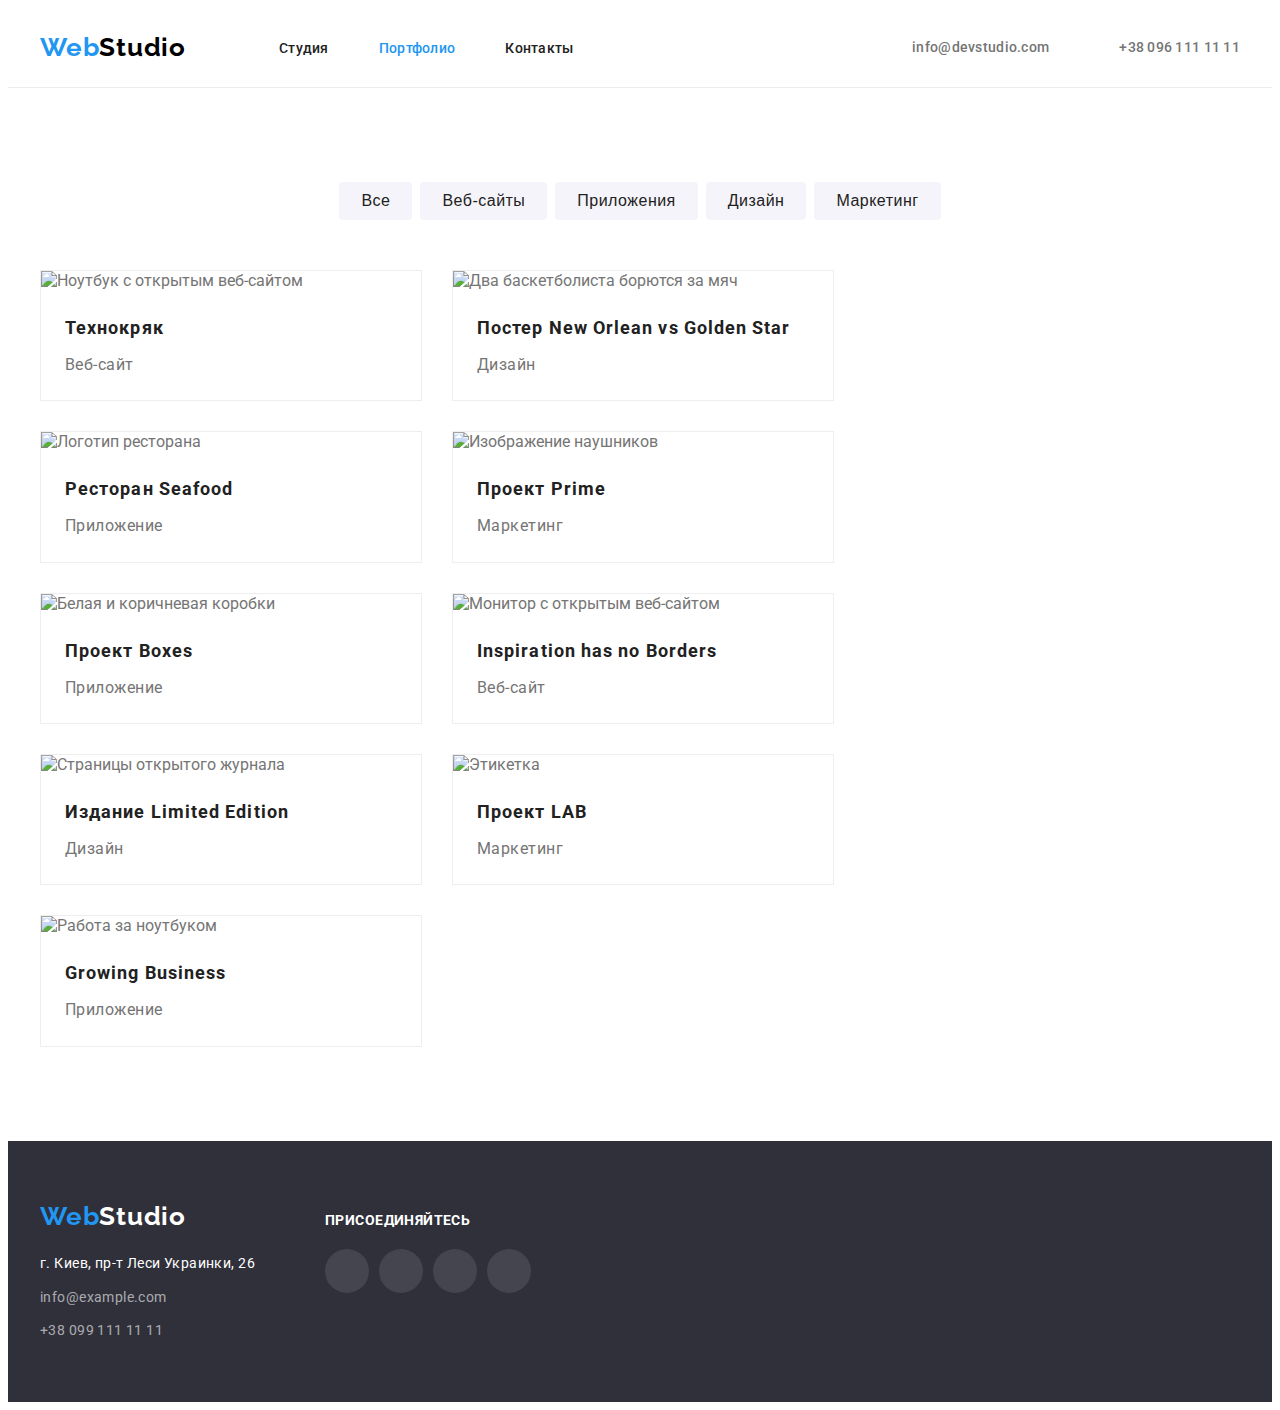
==== portfolio.html @ 4627629d "Create portfolio.html" ====
<!DOCTYPE html>
<html lang="ru">
<head>
    <meta charset="UTF-8">
    <meta http-equiv="X-UA-Compatible" content="IE=edge">
    <meta name="viewport" content="width=device-width, initial-scale=1.0">
    <title>Document</title>
    <link rel="preconnect" href="https://fonts.googleapis.com">
    <link rel="preconnect" href="https://fonts.gstatic.com" crossorigin>
    <link href="https://fonts.googleapis.com/css2?family=Raleway:wght@700&family=Roboto:wght@400;500;700;900&display=swap"
        rel="stylesheet">
        <link rel="stylesheet" href="https://cdnjs.cloudflare.com/ajax/libs/modern-normalize/1.1.0/modern-normalize.min.css"
            integrity="sha512-wpPYUAdjBVSE4KJnH1VR1HeZfpl1ub8YT/NKx4PuQ5NmX2tKuGu6U/JRp5y+Y8XG2tV+wKQpNHVUX03MfMFn9Q=="
            crossorigin="anonymous" referrerpolicy="no-referrer" />
    <link rel="stylesheet" href="./css/style.css">
</head>
<body>
    <!-- Header -->
    <header class="header">
        <div class="container header-container">
        <nav class="header-nav">
            <a class="link header-logo" href="/"><span>Web</span>Studio</a>
            <ul class="list header-list">
                <li class="header-item">
                    <a class="link header-link" href="./index.html">Студия</a>
                </li>
                <li class="header-item">
                    <a class="link header-link current" href="./portfolio.html">Портфолио</a>
                </li>
                <li class="header-item">
                    <a class="link header-link" href="/">Контакты</a>
                </li>
            </ul>
        </nav>
        <ul class="list header-contact">
            <li class="header-item">
                <a class="link header-cont" href="mailto:info@devstudio.com">
                    <svg class="header-icon" width="16" height="12">
                        <use href="./images/icons.svg#icon-envelope"></use>
                    </svg>info@devstudio.com</a>
            </li>
            <li class="header-item">
                <a class="link header-cont" href="tel:+380961111111">
                    <svg class="header-icon" width="10" height="16">
                        <use href="./images/icons.svg#icon-smartphone"></use>
                    </svg>+38 096 111 11 11</a>
            </li>
        </ul>
        </div>
    </header>
        <!-- Filter -->
    <section class="filter">
        <div class="container">
        <ul class="list filter-list">
            <li class="filter-item">
                <button type="button" class="filter-btn">Все</button>
            </li>
            <li class="filter-item">
                <button type="button" class="filter-btn">Веб-сайты</button>
            </li>
            <li class="filter-item">
                <button type="button" class="filter-btn">Приложения</button>
            </li>
            <li class="filter-item">
                <button type="button" class="filter-btn">Дизайн</button>
            </li>
            <li class="filter-item">
                <button type="button" class="filter-btn">Маркетинг</button>
            </li>
        </ul>
        </div>
    </section>
        <!-- Main -->
    <main>
        <h1 class="visually-hidden">Нашы роботы</h1>
        <section class="main">
            <div class="container">
            <ul class="list main-list">
                <li class="main-item">
                    <img class="img-main" src="./images/img1.jpg" alt="Ноутбук с открытым веб-сайтом" width="370">
                    <h3 class="main-title">Технокряк</h3>
                    <p class="main-text">Веб-сайт</p>
                </li>
                <li class="main-item">
                    <img class="img-main" src="./images/img2.jpg" alt="Два баскетболиста борются за мяч" width="370">
                    <h3 class="main-title">Постер New Orlean vs Golden Star</h3>
                    <p class="main-text">Дизайн</p>
                </li>
                <li class="main-item">
                    <img class="img-main" src="./images/img3.jpg" alt="Логотип ресторана" width="370">
                    <h3 class="main-title">Ресторан Seafood</h3>
                    <p class="main-text">Приложение</p>
                </li>
                <li class="main-item">
                    <img class="img-main" src="./images/img4.jpg" alt="Изображение наушников" width="370">
                    <h3 class="main-title">Проект Prime</h3>
                    <p class="main-text">Маркетинг</p>
                </li>
                <li class="main-item">
                    <img class="img-main" src="./images/img5.jpg" alt="Белая и коричневая коробки" width="370">
                    <h3 class="main-title">Проект Boxes</h3>
                    <p class="main-text">Приложение</p>
                </li>
                <li class="main-item">
                    <img class="img-main" src="./images/img6.jpg" alt="Монитор с открытым веб-сайтом" width="370">
                    <h3 class="main-title">Inspiration has no Borders</h3>
                    <p class="main-text">Веб-сайт</p>
                </li>
                <li class="main-item">
                    <img class="img-main" src="./images/img7.jpg" alt="Страницы открытого журнала" width="370">
                    <h3 class="main-title">Издание Limited Edition</h3>
                    <p class="main-text">Дизайн</p>
                </li>
                <li class="main-item">
                    <img class="img-main" src="./images/img8.jpg" alt="Этикетка" width="370">
                    <h3 class="main-title">Проект LAB</h3>
                    <p class="main-text">Маркетинг</p>
                </li>
                <li class="main-item">
                    <img class="img-main" src="./images/img9.jpg" alt="Работа за ноутбуком" width="370">
                    <h3 class="main-title">Growing Business</h3>
                    <p class="main-text">Приложение</p>
                </li>
            </ul>
            </div>
        </section>
    </main>
    <!-- Footer -->
    <footer class="footer">
        <div class="container footer-container">
            <div class="footer-address">
                <a class="link footer-logo" href="/"><span>Web</span>Studio</a>
                <address>
                    <ul class="list footer-list">
                        <li class="footer-item"><a class="link address contact" href="https://goo.gl/maps/kqxBph1CpzEgeCtw7"
                                target="_blank" rel="noopener noreferrer">г. Киев, пр-т Леси Украинки, 26</a></li>
                        <li class="footer-item"><a class="link footer-contact contact"
                                href="mailto:info@example.com">info@example.com</a></li>
                        <li class="footer-item"><a class="link footer-contact contact" href="tel:+380991111111">+38 099 111
                                11 11</a></li>
                    </ul>
                </address>
            </div>
            <div class="footer-social">
                <p class="footer-text">Присоединяйтесь</p>
                <ul class="footer-social-list list">
                    <li class="footer-social-item">
                        <a class="footer-social-link" href="">
                            <svg class="footer-social-icon" width="20" height="20">
                                <use href="./images/icons.svg#icon-instagram"></use>
                            </svg>
                        </a>
                    </li>
                    <li class="footer-social-item">
                        <a class="footer-social-link" href="">
                            <svg class="footer-social-icon" width="20" height="20">
                                <use href="./images/icons.svg#icon-twitter"></use>
                            </svg>
                        </a>
                    </li>
                    <li class="footer-social-item">
                        <a class="footer-social-link" href="">
                            <svg class="footer-social-icon" width="20" height="20">
                                <use href="./images/icons.svg#icon-facebook"></use>
                            </svg>
                        </a>
                    </li>
                    <li class="footer-social-item">
                        <a class="footer-social-link" href="">
                            <svg class="footer-social-icon" width="20" height="20">
                                <use href="./images/icons.svg#icon-linkedin"></use>
                            </svg>
                        </a>
                    </li>
                </ul>
            </div>
        </div>
    </footer>
   </body>
</html>
---- css/style.css ----
:root {
  --primary-bg-color: #ffffff;
  --hero-color: #2f303a;
  --title-text-color: #212121;
  --text-color: #757575;
  --selection-color: #2196f3;
  --btn-color: #f5f4fa;
}

body {
  font-family: 'Roboto', sans-serif;
  background-color: var(--primary-bg-color);
  color: var(--text-color);
}
p,
h1,
h2,
h3,
h4,
h5,
h6 {
  margin: 0;
}
ul {
  margin: 0;
  padding: 0;
}
img {
  display: block;
}
button {
  cursor: pointer;
}
.list {
  list-style: none;
}
.link {
  text-decoration: none;
}
.container {
  width: 1200px;
  padding-left: 15px;
  padding-right: 15px;
  margin-left: auto;
  margin-right: auto;
}

/*--------- HEADER ---------*/
.header {
  padding-top: 24px;
  padding-bottom: 24px;
  background-color: #ffffff;
  border-bottom: 1px solid #ececec;
}
span {
  color: var(--selection-color);
}

.header-container,
.header-nav,
.header-list {
  display: flex;
  align-items: center;
}
.header-contact {
  display: flex;
  margin-left: auto;
  align-items: center;
}

.header-logo {
  font-family: 'Raleway', sans-serif;
  font-weight: 700;
  color: #000000;
  font-size: 26px;
  line-height: 1.2;
  letter-spacing: 0.03em;
  margin-right: 93px;
}
.header-link {
  font-weight: 500;
  font-size: 14px;
  line-height: 1.14px;
  letter-spacing: 0.02em;
  color: var(--title-text-color);
}
.header-list .current {
  color: var(--selection-color);
}
.header-item:not(:last-child) {
  margin-right: 50px;
}

.header-cont {
  font-weight: 500;
  font-size: 14px;
  line-height: 1.14;
  letter-spacing: 0.02em;
  color: var(--text-color);
  display: flex;
  align-items: center;
}
.header-icon {
  margin-right: 10px;
  fill: currentColor;
}

.header-link:hover,
.header-link:focus,
.header-cont:hover,
.header-cont:focus {
  color: var(--selection-color);
}

/*--------- HERO INDEX.html---------*/
.hero {
  text-align: center;
  padding: 200px 0;
}
.hero-container {
  max-width: 1600px;
  min-height: 600px;
  margin: 0 auto;
  background-color: var(--hero-color);
  background-image: linear-gradient(rgba(47, 48, 58, 0.4), rgba(47, 48, 58, 0.4)),
    url(../images/hero-bg.jpg);
  background-repeat: no-repeat;
  background-position: center;
  background-size: contain;
}

.hero-title {
  font-weight: 900;
  font-size: 44px;
  line-height: 1.36;
  color: var(--primary-bg-color);
  text-align: center;
  letter-spacing: 0.06em;
  text-transform: uppercase;
  margin-bottom: 30px;
}
.hero-btn {
  width: 200px;
  height: 50px;
  font-family: inherit;
  font-weight: 700;
  font-size: 16px;
  line-height: 1.87;
  letter-spacing: 0.06em;
  color: var(--primary-bg-color);
  background-color: var(--selection-color);
  box-shadow: 0px 4px 4px rgba(0, 0, 0, 0.15);
  border-radius: 4px;
  border: none;
  cursor: pointer;
  margin: 0 485px;
}
.hero-btn:hover,
.hero-btn:focus {
  background-color: #188ce8;
}
/*--------- MAIN BENEFITS INDEX.html---------*/
.benefits {
  padding-top: 95px;
  padding-bottom: 95px;
}
.benefits-list {
  display: flex;
  align-items: center;
}
.benefits-item {
  max-width: 270px;
}
.benefits-item:not(:last-child) {
  margin-right: 30px;
}
.benifits-icon {
  display: flex;
  justify-content: center;
  align-items: center;
  height: 120px;
  background-color: var(--btn-color);
  border-radius: 4px;
  margin-bottom: 30px;
}
.benefits-title {
  font-weight: 700;
  font-size: 14px;
  line-height: 1.14;
  color: var(--title-text-color);
  letter-spacing: 0.03em;
  text-transform: uppercase;
  margin-bottom: 10px;
}
.benefits-text {
  font-size: 14px;
  line-height: 24px;
  letter-spacing: 0.03em;
  color: var(--text-color);
}
/*--------- MAIN ABOUT INDEX.html---------*/
.about {
  padding-top: 0;
  padding-bottom: 100px;
}
.about-title {
  font-weight: 700;
  font-size: 36px;
  line-height: 1.17;
  letter-spacing: 0.03em;
  color: var(--title-text-color);
  margin-bottom: 50px;
  text-align: center;
}
.about-list {
  display: flex;
  margin-left: -30px;
}

.about-item {
  width: calc(100% / 3 - 30px);
  margin-left: 30px;
}
/*--------- MAIN OUR TEAM INDEX.html---------*/
.team {
  background-color: #f5f4fa;
  padding-top: 94px;
  padding-bottom: 94px;
}
.team-title {
  font-weight: 700;
  font-size: 36px;
  line-height: 1.17;
  letter-spacing: 0.03em;
  color: var(--title-text-color);
  margin-bottom: 50px;
  text-align: center;
}
.team-list {
  display: flex;
  margin-left: -30px;
}
.team-item {
  width: calc(100% / 4 - 30px);
  min-height: 368px;
  margin-left: 30px;
  background-color: var(--primary-bg-color);
  box-shadow: 0px 1px 3px rgba(0, 0, 0, 0.12), 0px 1px 1px rgba(0, 0, 0, 0.14),
    0px 2px 1px rgba(0, 0, 0, 0.2);
  border-radius: 0px 0px 4px 4px;
}
.team-name {
  font-weight: 500;
  font-size: 16px;
  line-height: 1.2;
  letter-spacing: 0.03em;
  color: var(--title-text-color);
  text-align: center;
  margin-top: 30px;
  margin-bottom: 10px;
}
.team-job {
  font-size: 16px;
  line-height: 1.2;
  letter-spacing: 0.03em;
  text-align: center;
  margin-bottom: 16px;
}
.team-social-list {
  display: flex;
  justify-content: center;
  padding-bottom: 30px;
}
.team-social-item + .team-social-item {
  margin-left: 10px;
}
.team-social-link {
  width: 44px;
  height: 44px;
  background-color: var(--primary-bg-color);
  display: flex;
  justify-content: center;
  align-items: center;
  border-radius: 50%;
  fill: #afb1b8;
}
.team-social-link:hover,
.team-social-link:focus {
  fill: var(--primary-bg-color);
  background-color: var(--selection-color);
}

/*--------- CLIENTS INDEX.html---------*/
.clients-title {
  font-weight: 700;
  font-size: 36px;
  line-height: 1.17;
  letter-spacing: 0.03em;
  color: var(--title-text-color);
  margin-bottom: 50px;
  text-align: center;
  padding-top: 94px;
  margin-bottom: 50px;
}
.clients-icon-list {
  display: flex;
  justify-content: center;
  padding-bottom: 94px;
}
.clients-item + .clients-item {
  margin-left: 30px;
}
.clients-link {
  display: flex;
  justify-content: center;
  align-items: center;
  width: 170px;
  height: 92px;
  background-color: var(--primary-bg-color);
  border: 1px solid #afb1b8;
  border-radius: 4px;
  fill: #afb1b8;
}
.clients-link:hover,
.clients-link:focus {
  fill: var(--selection-color);
  border-color: var(--selection-color);
}
/*--------- FILTER PORTFOLIO.html---------*/
.filter {
  padding-top: 94px;
  padding-bottom: 50px;
}
.filter-list {
  display: flex;
  align-items: center;
  justify-content: center;
}
.filter-item:not(:last-child) {
  margin-right: 8px;
}
.filter-btn {
  font-style: inherit;
  font-weight: 500;
  font-size: 16px;
  line-height: 1.6;
  letter-spacing: 0.03em;
  color: var(--title-text-color);
  background-color: var(--btn-color);
  border-radius: 4px;
  text-align: center;
  padding: 6px 22px;
  border: none;
}
.filter-btn:hover {
  color: var(--primary-bg-color);
  background-color: var(--selection-color);
  box-shadow: 0px 3px 1px rgba(0, 0, 0, 0.1), 0px 1px 2px rgba(0, 0, 0, 0.08),
    0px 2px 2px rgba(0, 0, 0, 0.12);
}

/*--------- MAIN PORTFOLIO.html---------*/
.main {
  padding-bottom: 94px;
}
.main-list {
  display: flex;
  flex-wrap: wrap;
  margin-left: -30px;
  margin-bottom: -30px;
}
.main-item {
  margin-left: 30px;
  margin-bottom: 30px;
  width: calc(100% / 3 - 30px);
  border: 1px solid #eeeeee;
  cursor: pointer;
}
.main-item:hover {
  box-shadow: 0px 1px 1px rgba(0, 0, 0, 0.12), 0px 4px 4px rgba(0, 0, 0, 0.06),
    1px 4px 6px rgba(0, 0, 0, 0.16);
}

.img-main {
  margin-bottom: 20px;
}
.main-title {
  font-weight: 700;
  font-size: 18px;
  line-height: 2;
  letter-spacing: 0.06em;
  color: var(--title-text-color);
  margin-left: 24px;
  margin-bottom: 4px;
}
.main-text {
  font-size: 16px;
  line-height: 1.9;
  letter-spacing: 0.03em;
  margin-left: 24px;
  margin-bottom: 20px;
}
/*--------- FOOTER---------*/
.footer {
  background-color: var(--hero-color);
  max-height: 252px;
  padding-top: 60px;
  padding-bottom: 60px;
}
.footer-container {
  display: flex;
  flex-direction: row;
  align-items: baseline;
}
.footer-logo {
  font-family: 'Raleway', sans-serif;
  font-weight: 700;
  font-size: 26px;
  line-height: 1.2;
  letter-spacing: 0.03em;
  color: var(--primary-bg-color);
  margin-bottom: 20px;
}
.footer-item:not(:last-child) {
  margin-bottom: 9px;
}
.address {
  font-size: 14px;
  line-height: 1.7;
  letter-spacing: 0.03em;
  font-style: normal;
  color: var(--primary-bg-color);
}
.footer-contact {
  font-size: 14px;
  line-height: 24px;
  letter-spacing: 0.03em;
  font-style: normal;
  color: rgba(255, 255, 255, 0.6);
}
.contact:hover,
.contact:focus {
  color: var(--selection-color);
}
.footer-text {
  font-weight: bold;
  font-size: 14px;
  line-height: 1.14;
  letter-spacing: 0.03em;
  font-style: normal;
  text-transform: uppercase;
  color: #ffffff;
  margin-bottom: 20px;
}
.footer-address {
  display: flex;
  flex-direction: column;
}
.footer-social {
  display: flex;
  flex-direction: column;
  align-items: flex-start;
  margin-left: 70px;
}
.footer-social-list {
  display: flex;
  justify-content: center;
}
.footer-social-item + .footer-social-item {
  margin-left: 10px;
}
.footer-social-link {
  width: 44px;
  height: 44px;
  background-color: var(--primary-bg-color);
  display: flex;
  justify-content: center;
  align-items: center;
  border-radius: 50%;
  fill: var(--primary-bg-color);
  background-color: rgba(255, 255, 255, 0.1);
}
.footer-social-link:hover,
.footer-social-link:focus {
  background-color: var(--selection-color);
}

.visually-hidden {
  position: absolute;
  width: 1px;
  height: 1px;
  margin: -1px;
  padding: 0;
  overflow: hidden;
  border: 0;
  clip: rect(0 0 0 0);
}
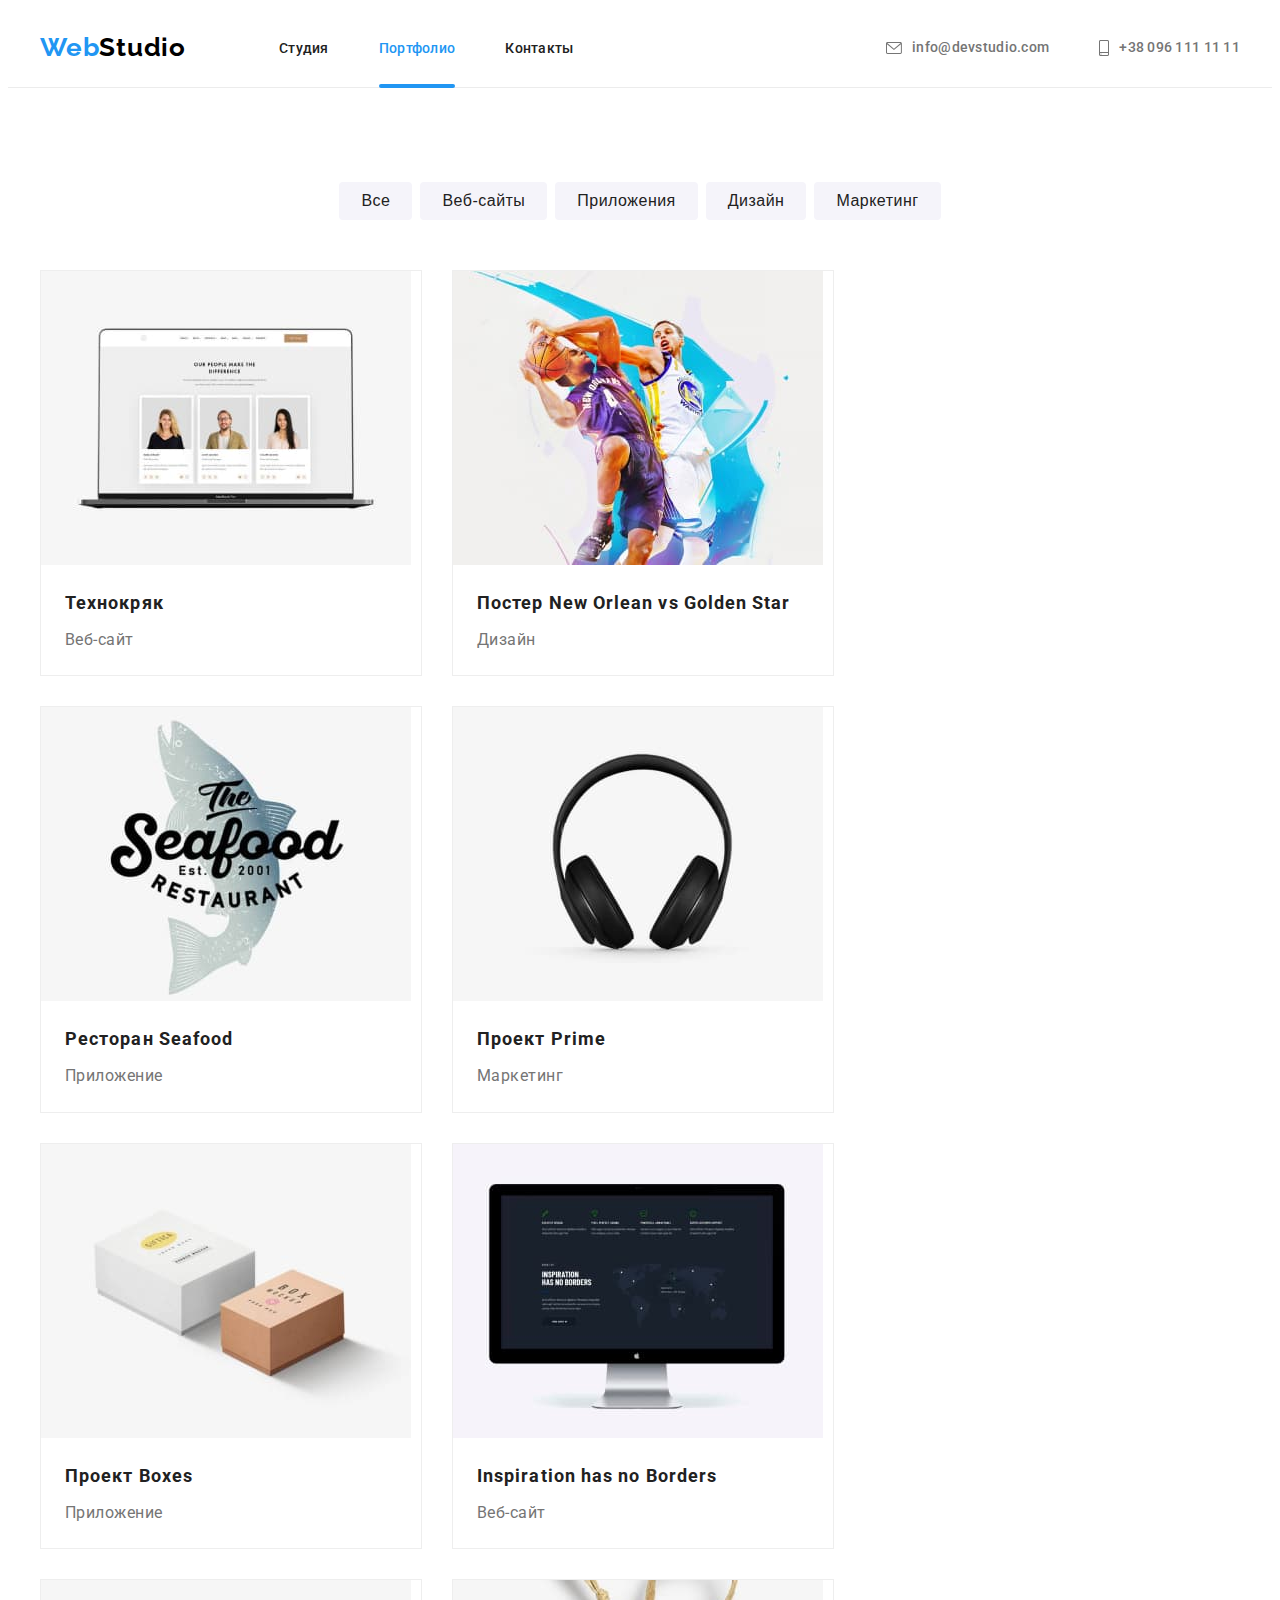
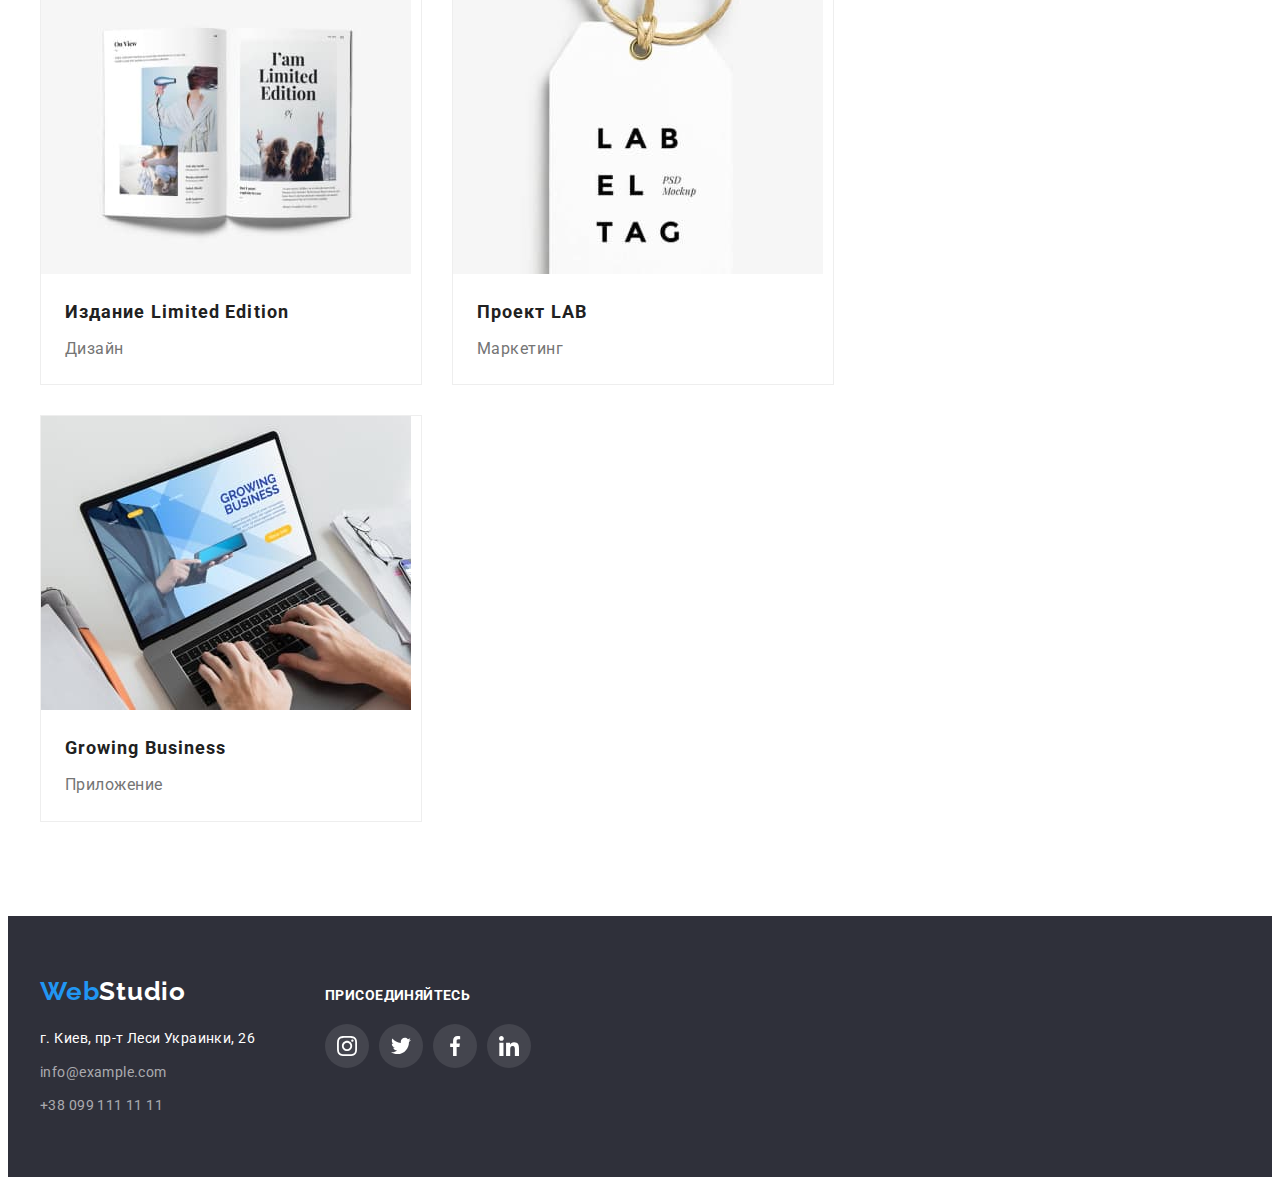
==== commit 75dfb8a0: "Update portfolio.html" ====
--- a/portfolio.html
+++ b/portfolio.html
@@ -77,7 +77,11 @@
             <div class="container">
             <ul class="list main-list">
                 <li class="main-item">
-                    <img class="img-main" src="./images/img1.jpg" alt="Ноутбук с открытым веб-сайтом" width="370">
+                    <div class="main-item-overlay">
+                        <img class="img-main" src="./images/img1.jpg" alt="Ноутбук с открытым веб-сайтом" width="370">
+                        <p class="overlay-text">Технокряк это современная площадка распространения коронавируса. Компании используют эту платформу для цифрового
+                        шпионажа и атак на защищённые сервера конкурентов.</p>
+                    </div>
                     <h3 class="main-title">Технокряк</h3>
                     <p class="main-text">Веб-сайт</p>
                 </li>
@@ -174,7 +178,7 @@
                     </li>
                 </ul>
             </div>
-        </div>
+        </div> 
     </footer>
    </body>
 </html>--- a/css/style.css
+++ b/css/style.css
@@ -83,9 +83,21 @@
   line-height: 1.14px;
   letter-spacing: 0.02em;
   color: var(--title-text-color);
+  transition: color 250ms cubic-bezier(0.4, 0, 0.2, 1);
 }
 .header-list .current {
   color: var(--selection-color);
+  position: relative;
+}
+.current::after {
+  content: '';
+  position: absolute;
+  left: 0;
+  bottom: -32px;
+  width: 100%;
+  height: 4px;
+  border-radius: 2px;
+  background-color: var(--selection-color);
 }
 .header-item:not(:last-child) {
   margin-right: 50px;
@@ -99,6 +111,7 @@
   color: var(--text-color);
   display: flex;
   align-items: center;
+  transition: color 250ms cubic-bezier(0.4, 0, 0.2, 1);
 }
 .header-icon {
   margin-right: 10px;
@@ -154,6 +167,7 @@
   border: none;
   cursor: pointer;
   margin: 0 485px;
+  transition: background-color 250ms cubic-bezier(0.4, 0, 0.2, 1);
 }
 .hero-btn:hover,
 .hero-btn:focus {
@@ -220,6 +234,23 @@
 .about-item {
   width: calc(100% / 3 - 30px);
   margin-left: 30px;
+  position: relative;
+}
+.text-about {
+  position: absolute;
+  bottom: 0;
+  width: 100%;
+  padding-top: 27px;
+  padding-bottom: 27px;
+  text-align: center;
+  font-style: normal;
+  font-weight: bold;
+  font-size: 14px;
+  line-height: 1.14;
+  letter-spacing: 0.03em;
+  text-transform: uppercase;
+  color: var(--primary-bg-color);
+  background-color: rgba(47, 48, 58, 0.8);
 }
 /*--------- MAIN OUR TEAM INDEX.html---------*/
 .team {
@@ -283,6 +314,8 @@
   align-items: center;
   border-radius: 50%;
   fill: #afb1b8;
+  transition: fill 250ms cubic-bezier(0.4, 0, 0.2, 1),
+    background-color 250ms cubic-bezier(0.4, 0, 0.2, 1);
 }
 .team-social-link:hover,
 .team-social-link:focus {
@@ -320,6 +353,8 @@
   border: 1px solid #afb1b8;
   border-radius: 4px;
   fill: #afb1b8;
+  transition: fill 250ms cubic-bezier(0.4, 0, 0.2, 1),
+    border-color 250ms cubic-bezier(0.4, 0, 0.2, 1);
 }
 .clients-link:hover,
 .clients-link:focus {
@@ -351,6 +386,9 @@
   text-align: center;
   padding: 6px 22px;
   border: none;
+  transition: color 250ms cubic-bezier(0.4, 0, 0.2, 1),
+    background-color 250ms cubic-bezier(0.4, 0, 0.2, 1),
+    box-shadow 250ms cubic-bezier(0.4, 0, 0.2, 1);
 }
 .filter-btn:hover {
   color: var(--primary-bg-color);
@@ -370,19 +408,45 @@
   margin-bottom: -30px;
 }
 .main-item {
+  position: relative;
   margin-left: 30px;
   margin-bottom: 30px;
   width: calc(100% / 3 - 30px);
   border: 1px solid #eeeeee;
   cursor: pointer;
+  transition: box-shadow 250ms cubic-bezier(0.4, 0, 0.2, 1);
 }
 .main-item:hover {
   box-shadow: 0px 1px 1px rgba(0, 0, 0, 0.12), 0px 4px 4px rgba(0, 0, 0, 0.06),
     1px 4px 6px rgba(0, 0, 0, 0.16);
 }
+.main-item:hover .overlay-text {
+  transform: translateY(0);
+  transition: transform 250ms cubic-bezier(0.4, 0, 0.2, 1);
+}
 
 .img-main {
   margin-bottom: 20px;
+}
+.main-item-overlay {
+  position: relative;
+  overflow: hidden;
+}
+.overlay-text {
+  position: absolute;
+  top: 0;
+  left: 0;
+  height: 100%;
+  padding: 63px 24px;
+  font-style: normal;
+  font-weight: normal;
+  font-size: 18px;
+  line-height: 1.56;
+  letter-spacing: 0.03em;
+  color: var(--primary-bg-color);
+  background-color: rgba(33, 150, 243, 0.9);
+  transform: translateY(100%);
+  transition: transform 250ms cubic-bezier(0.4, 0, 0.2, 1);
 }
 .main-title {
   font-weight: 700;
@@ -438,6 +502,9 @@
   font-style: normal;
   color: rgba(255, 255, 255, 0.6);
 }
+.contact {
+  transition: color 250ms cubic-bezier(0.4, 0, 0.2, 1);
+}
 .contact:hover,
 .contact:focus {
   color: var(--selection-color);
@@ -479,6 +546,7 @@
   border-radius: 50%;
   fill: var(--primary-bg-color);
   background-color: rgba(255, 255, 255, 0.1);
+  transition: background-color 250ms cubic-bezier(0.4, 0, 0.2, 1);
 }
 .footer-social-link:hover,
 .footer-social-link:focus {
